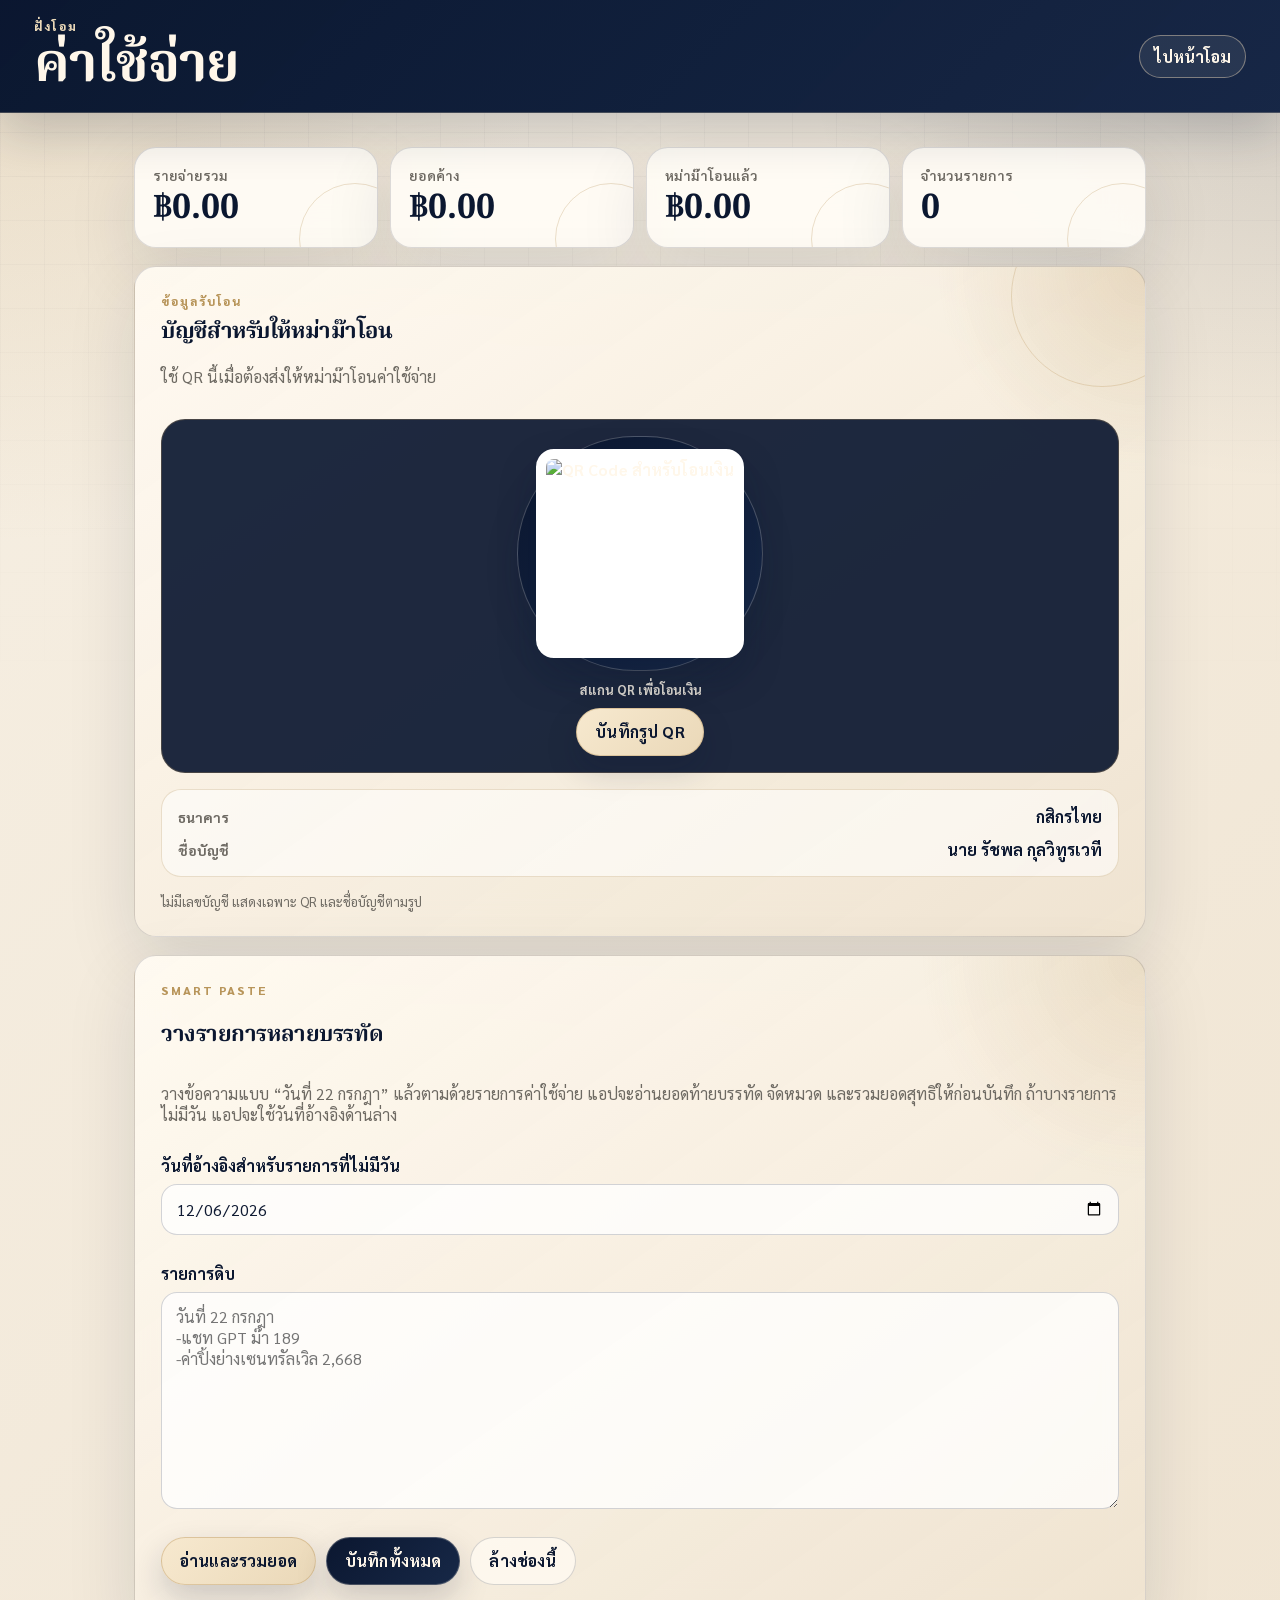
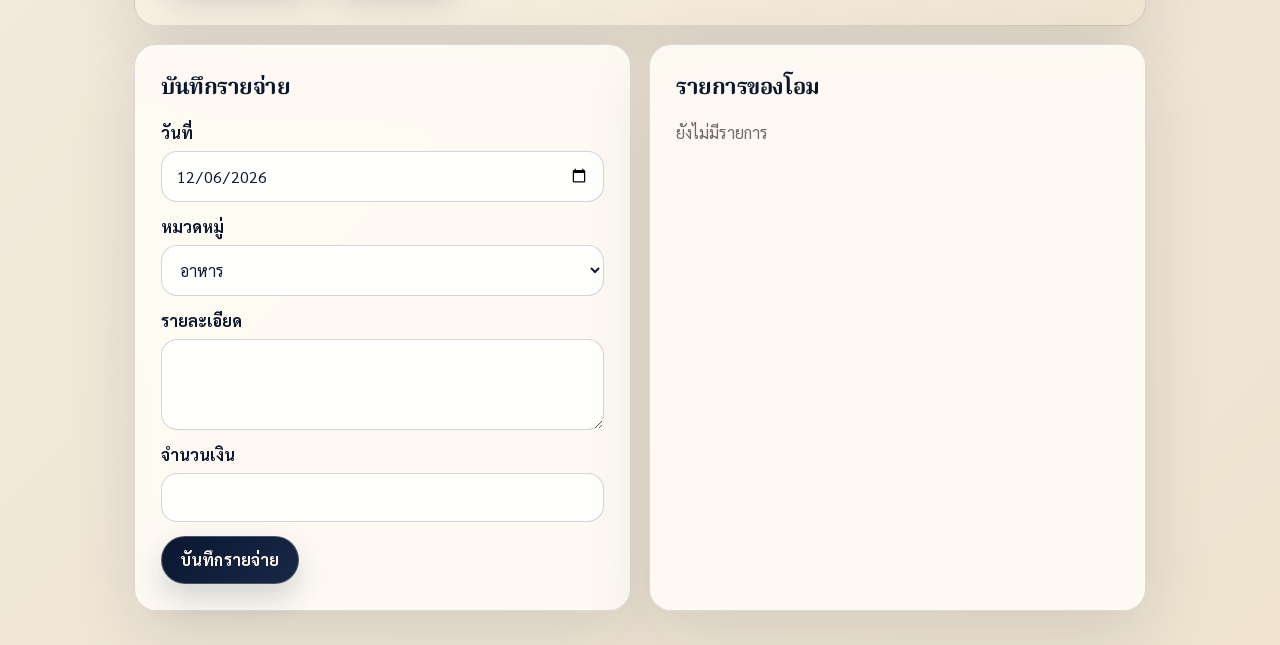
==== docs/child.html @ 6bffa75d "Enable QR preview on child page" ====
<!doctype html>
<html lang="th">
  <head>
    <meta charset="utf-8" />
    <meta name="viewport" content="width=device-width, initial-scale=1" />
    <meta name="theme-color" content="#0b1730" />
    <meta name="apple-mobile-web-app-capable" content="yes" />
    <meta name="apple-mobile-web-app-title" content="ค่าใช้จ่าย" />
    <title>ค่าใช้จ่าย: ฝั่งโอม</title>
    <link rel="apple-touch-icon" href="./assets/ohm-wallet-icon.svg?v=20260811-wallet-svg" />
    <link rel="icon" type="image/svg+xml" href="./assets/ohm-wallet-icon.svg?v=20260811-wallet-svg" />
    <link rel="manifest" href="./child-manifest.webmanifest?v=20260811-smart-paste" />
    <link rel="stylesheet" href="./styles.css?v=20260811-smart-paste" />
  </head>
  <body data-view="child">
    <header class="topbar">
      <div>
        <p class="eyebrow">ฝั่งโอม</p>
        <h1>ค่าใช้จ่าย</h1>
      </div>
      <a class="small-link" href="./mother.html">ไปหน้าโอม</a>
    </header>

    <main class="app">
      <section class="summary" aria-label="สรุปยอด">
        <article><span>รายจ่ายรวม</span><strong id="total-expense">฿0</strong></article>
        <article><span>ยอดค้าง</span><strong id="outstanding">฿0</strong></article>
        <article><span>หม่าม๊าโอนแล้ว</span><strong id="paid-total">฿0</strong></article>
        <article><span>จำนวนรายการ</span><strong id="expense-count">0</strong></article>
      </section>

      <section class="panel payment-card" aria-label="ข้อมูลรับโอน">
        <div>
          <p class="eyebrow dark">ข้อมูลรับโอน</p>
          <h2>บัญชีสำหรับให้หม่าม๊าโอน</h2>
          <p class="muted">ใช้ QR นี้เมื่อต้องส่งให้หม่าม๊าโอนค่าใช้จ่าย</p>
        </div>
        <div class="qr-transfer">
          <button class="qr-preview-button" type="button" data-qr-src="https://i.postimg.cc/QMvzFd8d/IMG-1752.jpg" data-qr-alt="QR Code สำหรับโอนเงิน">
            <img src="https://i.postimg.cc/QMvzFd8d/IMG-1752.jpg" alt="QR Code สำหรับโอนเงิน" />
          </button>
          <p>สแกน QR เพื่อโอนเงิน</p>
          <a class="button secondary" href="https://i.postimg.cc/QMvzFd8d/IMG-1752.jpg" download="ohm-transfer-qr.jpg" target="_blank" rel="noopener">บันทึกรูป QR</a>
        </div>
        <div class="bank-box">
          <div>
            <span>ธนาคาร</span>
            <strong>กสิกรไทย</strong>
          </div>
          <div>
            <span>ชื่อบัญชี</span>
            <strong>นาย รัชพล กุลวิทูรเวที</strong>
          </div>
        </div>
        <p class="muted tiny-note">ไม่มีเลขบัญชี แสดงเฉพาะ QR และชื่อบัญชีตามรูป</p>
      </section>

      <section class="panel smart-panel">
        <p class="eyebrow dark">Smart Paste</p>
        <h2>วางรายการหลายบรรทัด</h2>
        <p class="muted">
          วางข้อความแบบ “วันที่ 22 กรกฎา” แล้วตามด้วยรายการค่าใช้จ่าย แอปจะอ่านยอดท้ายบรรทัด จัดหมวด และรวมยอดสุทธิให้ก่อนบันทึก ถ้าบางรายการไม่มีวัน แอปจะใช้วันที่อ้างอิงด้านล่าง
        </p>
        <label class="field">
          <span>วันที่อ้างอิงสำหรับรายการที่ไม่มีวัน</span>
          <input id="bulk-default-date" type="date" />
        </label>
        <label class="field">
          <span>รายการดิบ</span>
          <textarea id="bulk-expense-text" rows="9" placeholder="วันที่ 22 กรกฎา&#10;-แชท GPT ม๊า 189&#10;-ค่าปิ้งย่างเซนทรัลเวิล 2,668"></textarea>
        </label>
        <div class="actions">
          <button id="analyze-bulk-button" class="secondary" type="button">อ่านและรวมยอด</button>
          <button id="save-bulk-button" type="button" disabled>บันทึกทั้งหมด</button>
          <button id="clear-bulk-button" class="light" type="button">ล้างช่องนี้</button>
        </div>
        <div id="bulk-analysis" class="bulk-analysis" aria-live="polite"></div>
      </section>

      <section class="layout">
        <form id="expense-form" class="panel">
          <h2>บันทึกรายจ่าย</h2>
          <label class="field">
            <span>วันที่</span>
            <input id="expense-date" type="date" required />
          </label>
          <label class="field">
            <span>หมวดหมู่</span>
            <select id="category" required>
              <option>อาหาร</option>
              <option>เดินทาง</option>
              <option>การเรียน</option>
              <option>ของใช้</option>
              <option>สุขภาพ</option>
              <option>อื่น ๆ</option>
            </select>
          </label>
          <label class="field">
            <span>รายละเอียด</span>
            <textarea id="description" rows="3" required></textarea>
          </label>
          <label class="field">
            <span>จำนวนเงิน</span>
            <input id="amount" type="number" min="1" step="0.01" required />
          </label>
          <button type="submit">บันทึกรายจ่าย</button>
        </form>

        <section class="panel">
          <h2>รายการของโอม</h2>
          <div id="expense-list" class="list"></div>
        </section>
      </section>
    </main>

    <iframe id="sync-frame" name="sync-frame" class="hidden" title="sync"></iframe>
    <form id="sync-form" class="hidden" method="post" target="sync-frame">
      <input id="sync-payload" name="payload" />
    </form>
    <div id="qr-modal" class="media-modal hidden" role="dialog" aria-label="ดู QR Code ขนาดใหญ่">
      <div class="media-modal-card">
        <button id="qr-modal-close" class="install-close" type="button" aria-label="ปิด">×</button>
        <img id="qr-modal-image" alt="QR Code สำหรับโอนเงิน" />
        <a id="qr-modal-download" class="button secondary" href="https://i.postimg.cc/QMvzFd8d/IMG-1752.jpg" download="ohm-transfer-qr.jpg" target="_blank" rel="noopener">บันทึกรูป QR</a>
      </div>
    </div>
    <script src="./config.js?v=20260810-sync"></script>
    <script src="./app.js?v=20260811-slip-date"></script>
  </body>
</html>
---- docs/styles.css ----
@import url("https://fonts.googleapis.com/css2?family=Noto+Serif+Thai:wght@500;600;700&family=Sarabun:wght@400;500;600;700&display=swap");

:root {
  --bg: #f6efe3;
  --bg-deep: #efe3d0;
  --panel: rgba(255, 252, 246, 0.92);
  --panel-solid: #fffaf1;
  --text: #101b33;
  --muted: #6e6a63;
  --line: rgba(16, 27, 51, 0.14);
  --navy: #0b1730;
  --navy-soft: #172847;
  --cream: #fff7ea;
  --gold: #b8955a;
  --gold-soft: #ead8b8;
  --red: #9f3e35;
  --shadow: 0 24px 70px rgba(11, 23, 48, 0.12);
  --radius: 22px;
}

* {
  box-sizing: border-box;
}

body {
  margin: 0;
  min-height: 100vh;
  color: var(--text);
  font-family: "Sarabun", system-ui, sans-serif;
  background:
    radial-gradient(circle at top left, rgba(184, 149, 90, 0.22), transparent 34rem),
    radial-gradient(circle at top right, rgba(11, 23, 48, 0.16), transparent 30rem),
    linear-gradient(135deg, var(--bg), var(--bg-deep));
}

body::before {
  position: fixed;
  inset: 0;
  z-index: -1;
  pointer-events: none;
  content: "";
  background-image:
    linear-gradient(rgba(11, 23, 48, 0.035) 1px, transparent 1px),
    linear-gradient(90deg, rgba(11, 23, 48, 0.035) 1px, transparent 1px);
  background-size: 44px 44px;
  mask-image: linear-gradient(to bottom, #000, transparent 78%);
}

a {
  color: inherit;
}

button,
input,
select,
textarea,
.button {
  font: inherit;
}

button,
.button {
  display: inline-flex;
  justify-content: center;
  align-items: center;
  min-height: 48px;
  border: 1px solid rgba(255, 247, 234, 0.24);
  border-radius: 999px;
  padding: 12px 18px;
  color: var(--cream);
  background: linear-gradient(135deg, var(--navy), var(--navy-soft));
  box-shadow: 0 14px 32px rgba(11, 23, 48, 0.18);
  font-weight: 700;
  letter-spacing: 0.01em;
  text-decoration: none;
  cursor: pointer;
  transition: transform 160ms ease, box-shadow 160ms ease, background 160ms ease;
}

button:hover,
.button:hover {
  transform: translateY(-1px);
  box-shadow: 0 18px 38px rgba(11, 23, 48, 0.22);
}

button.secondary,
.button.secondary {
  color: var(--navy);
  background: linear-gradient(135deg, #f7e9cf, var(--gold-soft));
  border-color: rgba(184, 149, 90, 0.4);
}

button.light {
  color: var(--navy);
  background: rgba(255, 250, 241, 0.78);
  border-color: rgba(11, 23, 48, 0.16);
  box-shadow: none;
}

button.danger {
  background: linear-gradient(135deg, var(--red), #7d2f29);
}

h1,
h2,
p {
  margin-top: 0;
}

h1,
h2 {
  font-family: "Noto Serif Thai", serif;
  letter-spacing: -0.02em;
}

h1 {
  margin-bottom: 0;
  color: var(--cream);
  font-size: clamp(32px, 6vw, 54px);
  line-height: 1;
}

h2 {
  margin-bottom: 16px;
  color: var(--navy);
  font-size: 22px;
}

.eyebrow {
  margin-bottom: 6px;
  color: var(--gold-soft);
  font-size: 12px;
  font-weight: 800;
  letter-spacing: 0.16em;
  text-transform: uppercase;
}

.eyebrow.dark {
  color: var(--gold);
}

.muted {
  color: var(--muted);
}

.topbar {
  position: sticky;
  top: 0;
  z-index: 2;
  display: flex;
  justify-content: space-between;
  align-items: center;
  gap: 14px;
  padding: 18px clamp(16px, 4vw, 34px);
  background:
    linear-gradient(135deg, rgba(11, 23, 48, 0.98), rgba(23, 40, 71, 0.94)),
    var(--navy);
  border-bottom: 1px solid rgba(234, 216, 184, 0.24);
  box-shadow: 0 18px 50px rgba(11, 23, 48, 0.2);
}

.small-link {
  border: 1px solid rgba(234, 216, 184, 0.45);
  border-radius: 999px;
  padding: 10px 14px;
  color: var(--cream);
  background: rgba(255, 247, 234, 0.08);
  font-weight: 700;
  text-decoration: none;
  white-space: nowrap;
}

.app {
  display: grid;
  gap: 18px;
  width: min(1080px, 100%);
  margin: 0 auto;
  padding: clamp(16px, 4vw, 34px);
}

.panel,
.summary article,
.home-panel {
  border: 1px solid var(--line);
  border-radius: var(--radius);
  background: var(--panel);
  box-shadow: var(--shadow);
  backdrop-filter: blur(18px);
}

.panel {
  padding: clamp(18px, 3vw, 26px);
}

.sync {
  background:
    linear-gradient(135deg, rgba(255, 250, 241, 0.96), rgba(239, 227, 208, 0.88)),
    var(--panel-solid);
}

.summary {
  display: grid;
  grid-template-columns: repeat(2, minmax(0, 1fr));
  gap: 12px;
}

.summary article {
  position: relative;
  overflow: hidden;
  padding: 18px;
}

.summary article::after {
  position: absolute;
  right: -34px;
  bottom: -48px;
  width: 110px;
  height: 110px;
  border: 1px solid rgba(184, 149, 90, 0.28);
  border-radius: 50%;
  content: "";
}

.summary span {
  display: block;
  color: var(--muted);
  font-size: 14px;
  font-weight: 600;
}

.summary strong {
  display: block;
  margin-top: 6px;
  color: var(--navy);
  font-family: "Noto Serif Thai", serif;
  font-size: clamp(24px, 5vw, 34px);
  line-height: 1.15;
}

.layout {
  display: grid;
  gap: 18px;
}

.smart-panel {
  display: grid;
  gap: 14px;
  background:
    radial-gradient(circle at top right, rgba(184, 149, 90, 0.2), transparent 14rem),
    linear-gradient(145deg, rgba(255, 250, 241, 0.98), rgba(239, 227, 208, 0.9));
}

.bulk-analysis {
  display: grid;
  gap: 14px;
}

.bulk-total {
  display: flex;
  justify-content: space-between;
  gap: 14px;
  align-items: center;
  border: 1px solid rgba(184, 149, 90, 0.28);
  border-radius: 20px;
  padding: 16px;
  color: var(--cream);
  background: linear-gradient(135deg, var(--navy), var(--navy-soft));
}

.bulk-total span {
  color: rgba(255, 247, 234, 0.76);
  font-weight: 700;
}

.bulk-total strong {
  font-family: "Noto Serif Thai", serif;
  font-size: clamp(24px, 5vw, 36px);
}

.summary-pills {
  display: flex;
  flex-wrap: wrap;
  gap: 8px;
}

.summary-pill {
  border: 1px solid rgba(184, 149, 90, 0.3);
  border-radius: 999px;
  padding: 8px 12px;
  color: var(--navy);
  background: rgba(234, 216, 184, 0.38);
  font-size: 13px;
  font-weight: 800;
}

.table-wrap {
  overflow-x: auto;
  border: 1px solid rgba(16, 27, 51, 0.12);
  border-radius: 18px;
  background: rgba(255, 255, 255, 0.62);
}

.bulk-table {
  width: 100%;
  border-collapse: collapse;
  min-width: 640px;
  font-size: 14px;
}

.bulk-table th,
.bulk-table td {
  border-bottom: 1px solid rgba(16, 27, 51, 0.1);
  padding: 12px;
  text-align: left;
  vertical-align: top;
}

.bulk-table th {
  color: var(--navy);
  background: rgba(234, 216, 184, 0.28);
  font-weight: 800;
}

.bulk-table tr:last-child td {
  border-bottom: 0;
}

.amount-cell {
  color: var(--navy);
  font-weight: 800;
  text-align: right;
  white-space: nowrap;
}

.payment-card {
  position: relative;
  overflow: hidden;
  display: grid;
  gap: 16px;
  background:
    radial-gradient(circle at top right, rgba(184, 149, 90, 0.24), transparent 13rem),
    linear-gradient(145deg, rgba(255, 250, 241, 0.96), rgba(239, 227, 208, 0.9));
}

.payment-card::after {
  position: absolute;
  right: -48px;
  top: -62px;
  width: 180px;
  height: 180px;
  border: 1px solid rgba(184, 149, 90, 0.28);
  border-radius: 999px;
  content: "";
}

.bank-box {
  display: grid;
  gap: 12px;
  border: 1px solid rgba(184, 149, 90, 0.28);
  border-radius: 20px;
  padding: 16px;
  background: rgba(255, 255, 255, 0.56);
}

.qr-transfer {
  display: grid;
  justify-items: center;
  gap: 10px;
  border: 1px solid rgba(184, 149, 90, 0.28);
  border-radius: 24px;
  padding: 16px;
  background: rgba(11, 23, 48, 0.92);
  color: var(--cream);
}

.qr-transfer img {
  width: min(220px, 100%);
  aspect-ratio: 1;
  border: 10px solid #fff;
  border-radius: 18px;
  background: #fff;
  object-fit: contain;
  box-shadow: 0 18px 38px rgba(11, 23, 48, 0.22);
}

.qr-transfer p {
  margin: 0;
  color: rgba(255, 247, 234, 0.78);
  font-size: 13px;
  font-weight: 700;
}

.bank-box div {
  display: flex;
  justify-content: space-between;
  gap: 14px;
  align-items: baseline;
}

.bank-box span {
  color: var(--muted);
  font-size: 14px;
  font-weight: 700;
}

.bank-box strong {
  color: var(--navy);
  text-align: right;
}

.tiny-note {
  margin-bottom: 0;
  font-size: 13px;
}

.field {
  display: grid;
  gap: 8px;
  margin-bottom: 14px;
}

.field span {
  color: var(--navy);
  font-weight: 700;
}

input,
select,
textarea {
  width: 100%;
  border: 1px solid rgba(16, 27, 51, 0.18);
  border-radius: 16px;
  padding: 13px 14px;
  color: var(--text);
  background: rgba(255, 255, 255, 0.76);
  outline: none;
  transition: border-color 160ms ease, box-shadow 160ms ease, background 160ms ease;
}

input:focus,
select:focus,
textarea:focus {
  border-color: var(--gold);
  background: #fff;
  box-shadow: 0 0 0 4px rgba(184, 149, 90, 0.16);
}

textarea {
  resize: vertical;
}

.actions,
.home-actions {
  display: flex;
  flex-wrap: wrap;
  gap: 10px;
}

.status {
  margin: 12px 0 0;
  font-weight: 600;
}

.list {
  display: grid;
  gap: 12px;
}

.item {
  padding: 16px;
  border: 1px solid rgba(16, 27, 51, 0.12);
  border-radius: 18px;
  background: rgba(255, 255, 255, 0.66);
}

.item-top {
  display: flex;
  justify-content: space-between;
  gap: 12px;
  align-items: flex-start;
}

.item strong {
  color: var(--navy);
}

.amount {
  white-space: nowrap;
  color: var(--navy);
  font-family: "Noto Serif Thai", serif;
  font-weight: 800;
}

.badge {
  display: inline-block;
  margin-top: 10px;
  padding: 6px 10px;
  border: 1px solid rgba(184, 149, 90, 0.25);
  border-radius: 999px;
  color: var(--navy);
  background: rgba(234, 216, 184, 0.34);
  font-size: 13px;
  font-weight: 700;
}

.hidden {
  display: none;
}

.home {
  min-height: 100vh;
  display: grid;
  place-items: center;
  padding: 16px;
}

.home-panel {
  width: min(480px, 100%);
  padding: 28px;
}

.home-panel h1 {
  color: var(--navy);
}

.install-guide {
  position: fixed;
  inset: 0;
  z-index: 20;
  display: grid;
  place-items: end center;
  padding: 18px;
  background: rgba(11, 23, 48, 0.42);
  backdrop-filter: blur(14px);
}

.install-card {
  position: relative;
  width: min(430px, 100%);
  border: 1px solid rgba(234, 216, 184, 0.42);
  border-radius: 28px;
  padding: 24px;
  color: var(--cream);
  background:
    radial-gradient(circle at top right, rgba(184, 149, 90, 0.3), transparent 12rem),
    linear-gradient(145deg, rgba(11, 23, 48, 0.98), rgba(23, 40, 71, 0.96));
  box-shadow: 0 30px 90px rgba(11, 23, 48, 0.34);
  animation: guide-rise 260ms ease-out;
}

.install-card h2 {
  margin-bottom: 14px;
  color: var(--cream);
  font-size: 24px;
}

.install-card .eyebrow {
  color: var(--gold-soft);
}

.install-card ol {
  display: grid;
  gap: 10px;
  margin: 0 0 18px;
  padding-left: 22px;
  color: rgba(255, 247, 234, 0.88);
  font-weight: 600;
}

.install-icon {
  display: grid;
  place-items: center;
  width: 58px;
  height: 58px;
  margin-bottom: 16px;
  border: 1px solid rgba(234, 216, 184, 0.55);
  border-radius: 18px;
  color: var(--navy);
  background: linear-gradient(135deg, var(--cream), var(--gold-soft));
  font-family: "Noto Serif Thai", serif;
  font-weight: 800;
  box-shadow: inset 0 1px 0 rgba(255, 255, 255, 0.76);
}

.share-mark {
  display: inline-flex;
  align-items: center;
  justify-content: center;
  min-width: 32px;
  min-height: 28px;
  border: 1px solid rgba(234, 216, 184, 0.42);
  border-radius: 10px;
  color: var(--gold-soft);
  font-weight: 800;
}

.install-close {
  position: absolute;
  top: 14px;
  right: 14px;
  min-height: 38px;
  width: 38px;
  padding: 0;
  color: var(--cream);
  background: rgba(255, 247, 234, 0.1);
  box-shadow: none;
}

.install-done {
  width: 100%;
  color: var(--navy);
  background: linear-gradient(135deg, var(--cream), var(--gold-soft));
}

@keyframes guide-rise {
  from {
    opacity: 0;
    transform: translateY(18px) scale(0.98);
  }

  to {
    opacity: 1;
    transform: translateY(0) scale(1);
  }
}

@media (max-width: 560px) {
  .topbar {
    align-items: flex-start;
  }

  .bank-box div {
    align-items: flex-start;
    flex-direction: column;
    gap: 2px;
  }

  .bank-box strong {
    text-align: left;
  }

  .actions button {
    flex: 1 1 100%;
  }

  .small-link {
    padding-inline: 12px;
  }
}

@media (min-width: 780px) {
  .layout {
    grid-template-columns: repeat(2, minmax(0, 1fr));
  }

  .payment-card {
    grid-column: 1 / -1;
  }

  .summary {
    grid-template-columns: repeat(4, minmax(0, 1fr));
  }
}
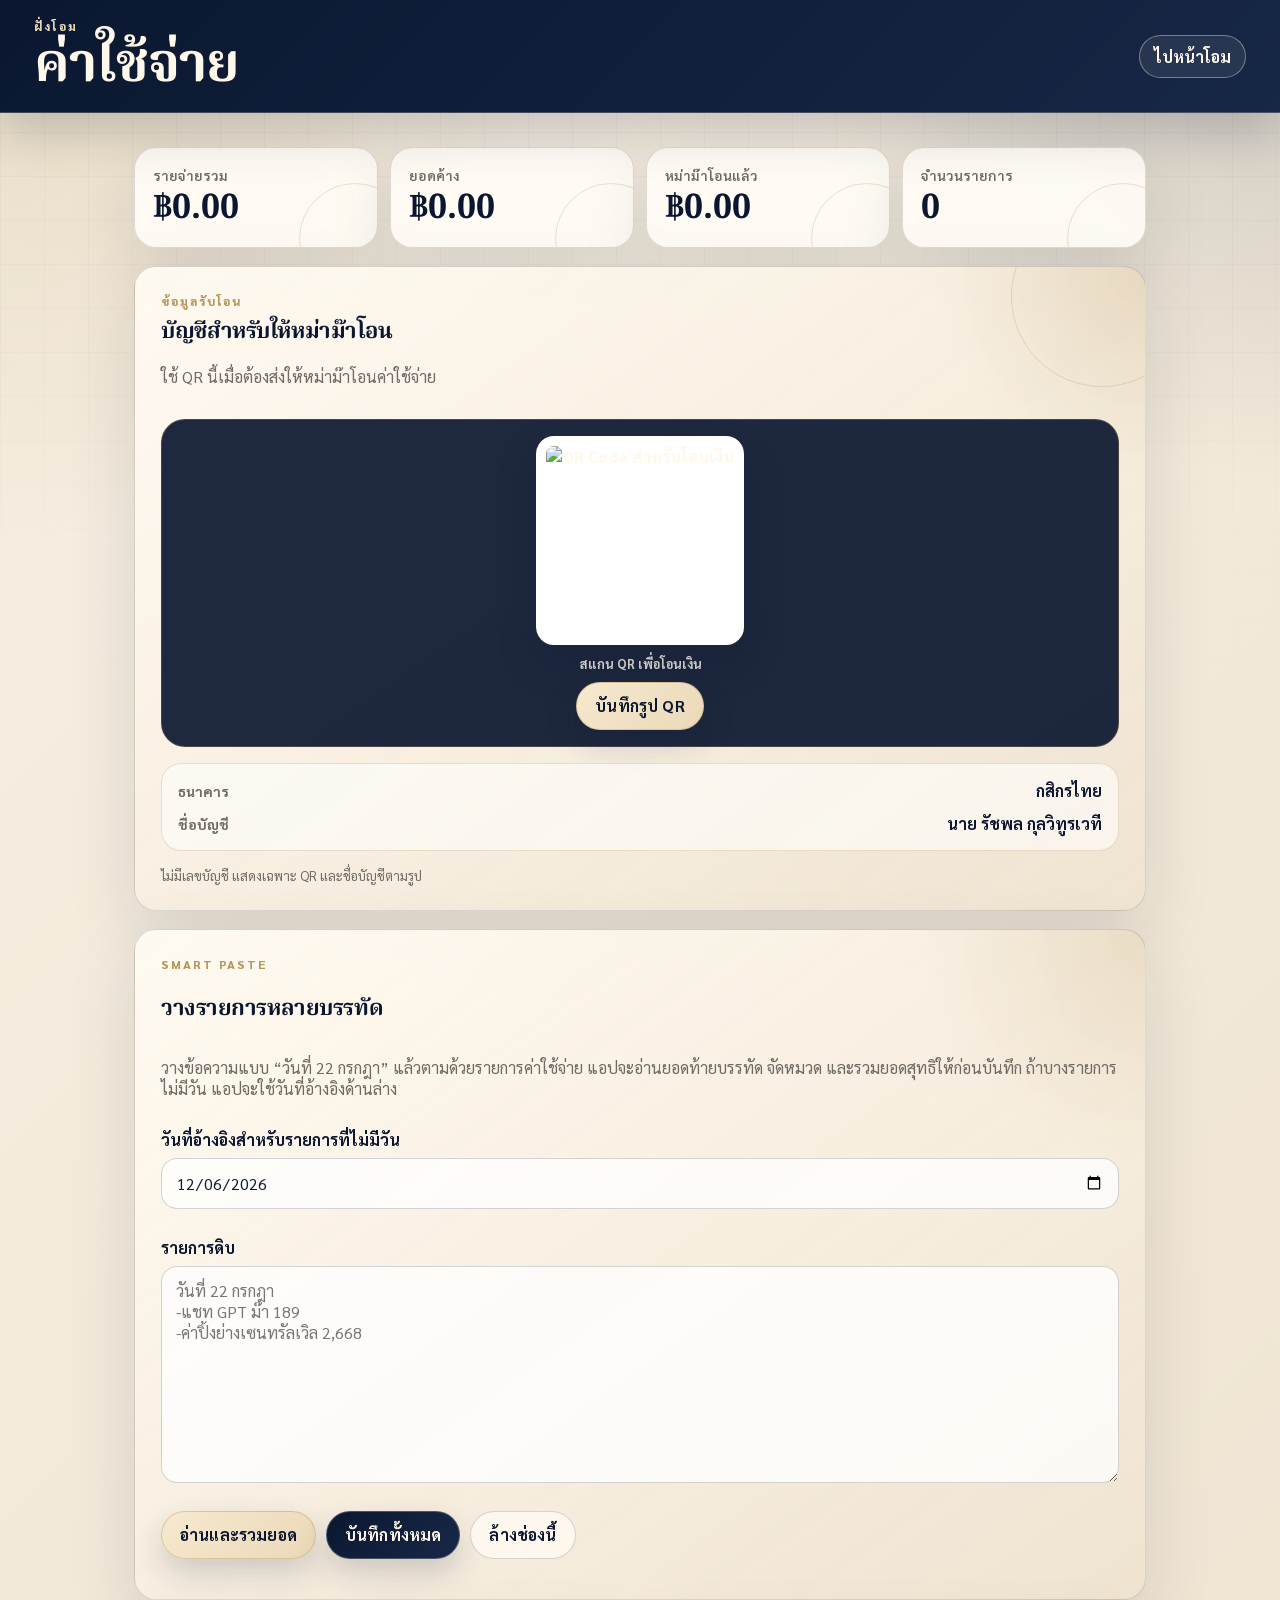
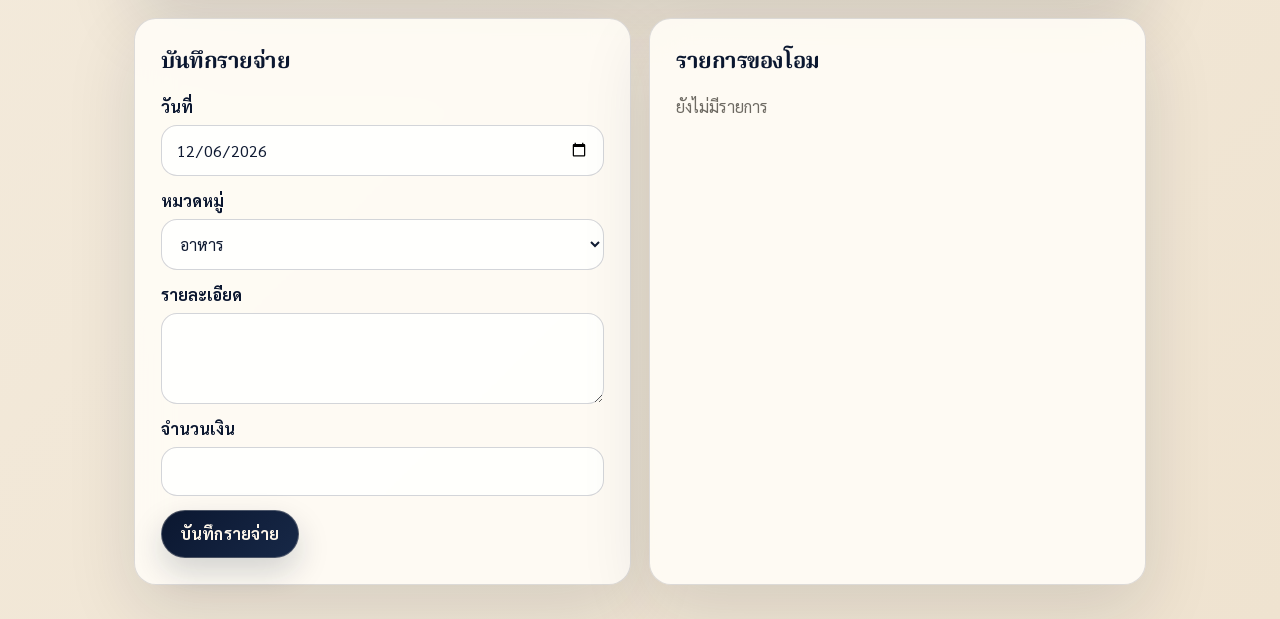
==== commit 775eb051: "Use mother auto pull app version" ====
--- a/docs/child.html
+++ b/docs/child.html
@@ -125,6 +125,6 @@
       </div>
     </div>
     <script src="./config.js?v=20260810-sync"></script>
-    <script src="./app.js?v=20260811-slip-date"></script>
+    <script src="./app.js?v=20260811-mother-autopull"></script>
   </body>
 </html>
--- a/docs/styles.css
+++ b/docs/styles.css
@@ -383,6 +383,21 @@
   box-shadow: 0 18px 38px rgba(11, 23, 48, 0.22);
 }
 
+.qr-preview-button {
+  display: grid;
+  min-height: 0;
+  padding: 0;
+  border: 0;
+  border-radius: 18px;
+  background: transparent;
+  box-shadow: none;
+}
+
+.qr-preview-button:hover {
+  transform: translateY(-2px) scale(1.01);
+  box-shadow: none;
+}
+
 .qr-transfer p {
   margin: 0;
   color: rgba(255, 247, 234, 0.78);
@@ -411,6 +426,47 @@
 .tiny-note {
   margin-bottom: 0;
   font-size: 13px;
+}
+
+.slip-preview {
+  display: grid;
+  gap: 10px;
+  margin-bottom: 14px;
+  border: 1px dashed rgba(184, 149, 90, 0.42);
+  border-radius: 18px;
+  padding: 14px;
+  background: rgba(255, 255, 255, 0.5);
+  font-weight: 700;
+}
+
+.slip-preview img {
+  width: min(260px, 100%);
+  border-radius: 14px;
+  box-shadow: 0 14px 30px rgba(11, 23, 48, 0.16);
+}
+
+.slip-check {
+  display: grid;
+  gap: 4px;
+  margin: 0 0 14px;
+  border: 1px solid rgba(16, 27, 51, 0.12);
+  border-radius: 18px;
+  padding: 14px;
+  background: rgba(255, 255, 255, 0.58);
+}
+
+.slip-check strong {
+  color: var(--navy);
+}
+
+.slip-check.ok {
+  border-color: rgba(82, 132, 90, 0.34);
+  background: rgba(228, 241, 223, 0.78);
+}
+
+.slip-check.warning {
+  border-color: rgba(159, 62, 53, 0.34);
+  background: rgba(252, 226, 220, 0.78);
 }
 
 .field {
@@ -501,6 +557,62 @@
   background: rgba(234, 216, 184, 0.34);
   font-size: 13px;
   font-weight: 700;
+}
+
+.slip-thumb {
+  display: block;
+  min-height: 0;
+  width: fit-content;
+  margin-top: 12px;
+  padding: 0;
+  border: 0;
+  border-radius: 14px;
+  background: transparent;
+  box-shadow: none;
+}
+
+.slip-thumb img {
+  width: 96px;
+  height: 124px;
+  border-radius: 14px;
+  object-fit: cover;
+  box-shadow: 0 10px 24px rgba(11, 23, 48, 0.16);
+}
+
+.media-modal {
+  position: fixed;
+  inset: 0;
+  z-index: 30;
+  display: grid;
+  place-items: center;
+  padding: 18px;
+  background: rgba(11, 23, 48, 0.74);
+  backdrop-filter: blur(14px);
+}
+
+.media-modal.hidden {
+  display: none;
+}
+
+.media-modal-card {
+  position: relative;
+  display: grid;
+  gap: 14px;
+  width: min(520px, 100%);
+  max-height: calc(100vh - 36px);
+  border: 1px solid rgba(234, 216, 184, 0.36);
+  border-radius: 28px;
+  padding: 18px;
+  background: linear-gradient(145deg, rgba(255, 250, 241, 0.98), rgba(239, 227, 208, 0.94));
+  box-shadow: 0 30px 90px rgba(11, 23, 48, 0.34);
+}
+
+.media-modal-card img {
+  width: 100%;
+  max-height: calc(100vh - 150px);
+  border-radius: 20px;
+  object-fit: contain;
+  background: #fff;
 }
 
 .hidden {
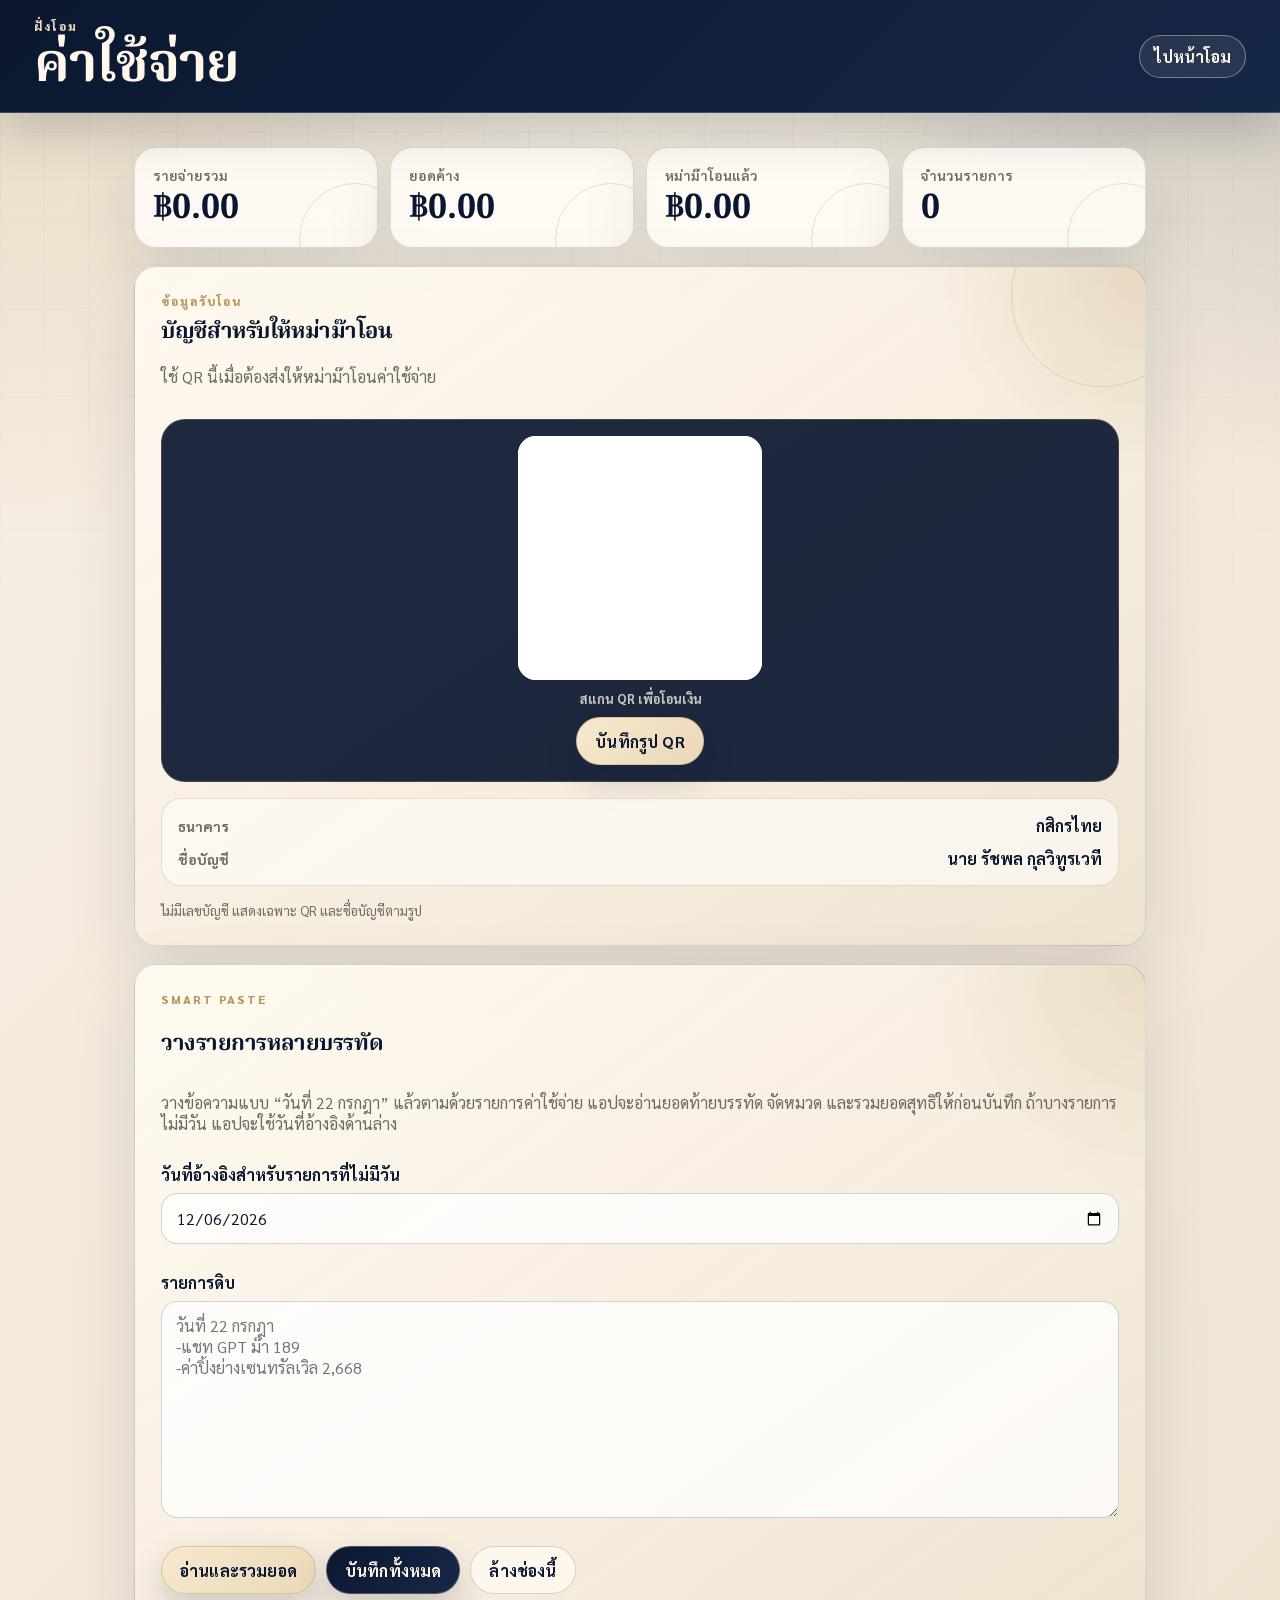
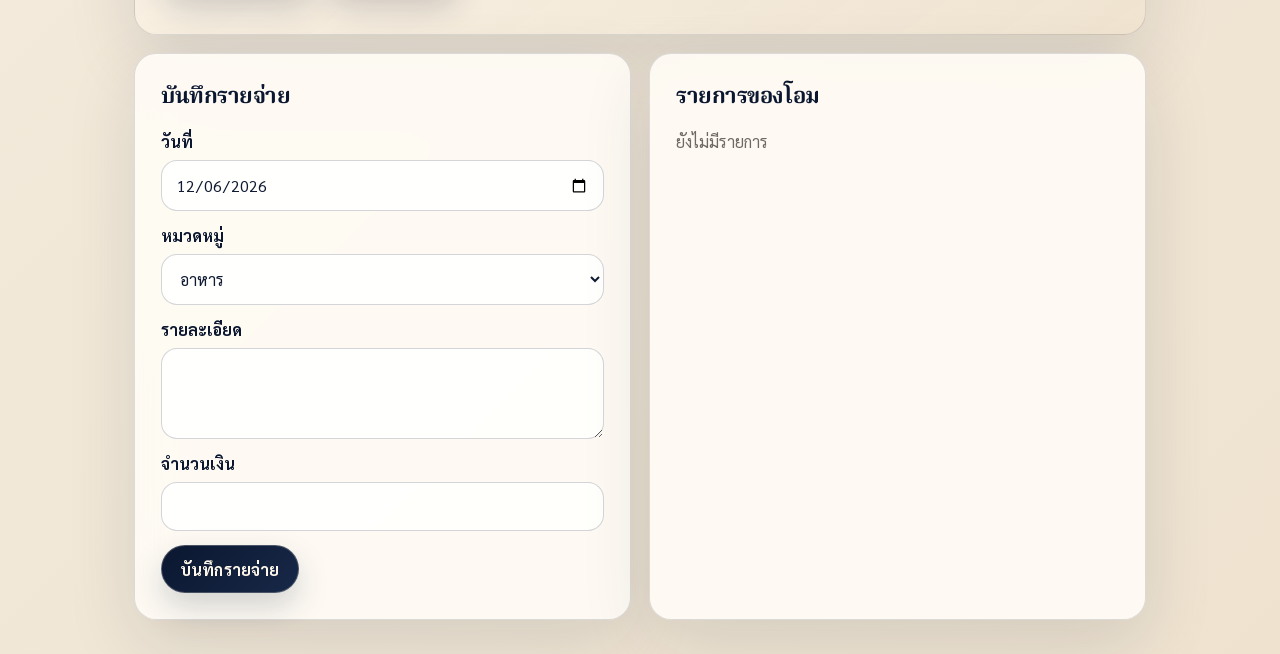
==== commit 52fcaeeb: "Refresh app when returning from home screen" ====
--- a/docs/child.html
+++ b/docs/child.html
@@ -10,7 +10,7 @@
     <link rel="apple-touch-icon" href="./assets/ohm-wallet-icon.svg?v=20260811-wallet-svg" />
     <link rel="icon" type="image/svg+xml" href="./assets/ohm-wallet-icon.svg?v=20260811-wallet-svg" />
     <link rel="manifest" href="./child-manifest.webmanifest?v=20260811-smart-paste" />
-    <link rel="stylesheet" href="./styles.css?v=20260811-smart-paste" />
+    <link rel="stylesheet" href="./styles.css?v=20260812-auto-refresh" />
   </head>
   <body data-view="child">
     <header class="topbar">
@@ -125,6 +125,6 @@
       </div>
     </div>
     <script src="./config.js?v=20260810-sync"></script>
-    <script src="./app.js?v=20260811-mother-autopull"></script>
+    <script src="./app.js?v=20260812-auto-refresh"></script>
   </body>
 </html>
--- a/docs/styles.css
+++ b/docs/styles.css
@@ -366,6 +366,7 @@
   display: grid;
   justify-items: center;
   gap: 10px;
+  text-align: center;
   border: 1px solid rgba(184, 149, 90, 0.28);
   border-radius: 24px;
   padding: 16px;
@@ -385,11 +386,25 @@
 
 .qr-preview-button {
   display: grid;
+  place-items: center;
   min-height: 0;
+  width: min(244px, 100%);
+  aspect-ratio: 1;
   padding: 0;
   border: 0;
   border-radius: 18px;
-  background: transparent;
+  overflow: hidden;
+  background: #fff;
+  box-shadow: none;
+}
+
+.qr-preview-button img {
+  width: 122%;
+  height: 122%;
+  border: 0;
+  border-radius: 0;
+  object-fit: cover;
+  object-position: center;
   box-shadow: none;
 }
 
@@ -613,6 +628,23 @@
   border-radius: 20px;
   object-fit: contain;
   background: #fff;
+}
+
+.media-modal-card.qr-only {
+  justify-items: center;
+  width: min(460px, 100%);
+}
+
+.media-modal-card.qr-only img {
+  width: min(82vw, 390px);
+  height: min(82vw, 390px);
+  max-height: min(82vw, 390px);
+  padding: 0;
+  border: 14px solid #fff;
+  border-radius: 24px;
+  object-fit: cover;
+  object-position: center;
+  box-shadow: 0 24px 58px rgba(11, 23, 48, 0.24);
 }
 
 .hidden {
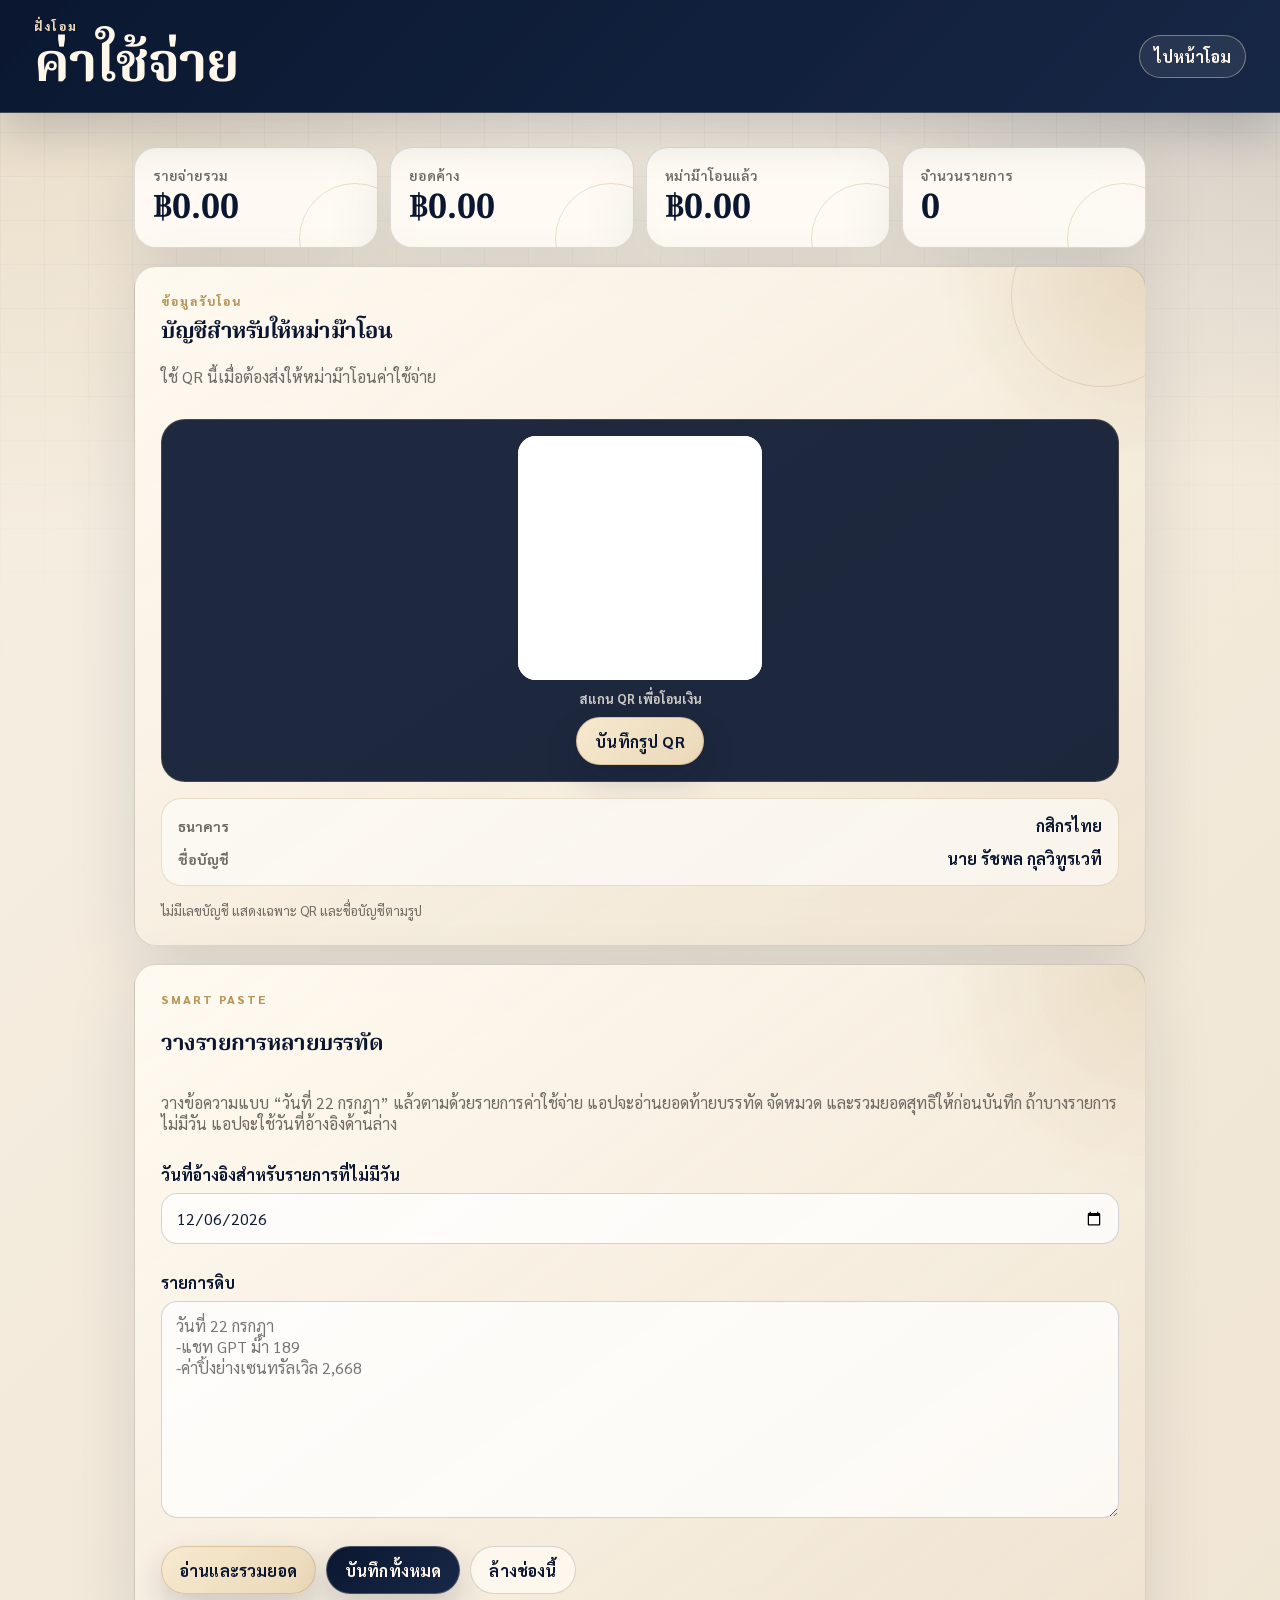
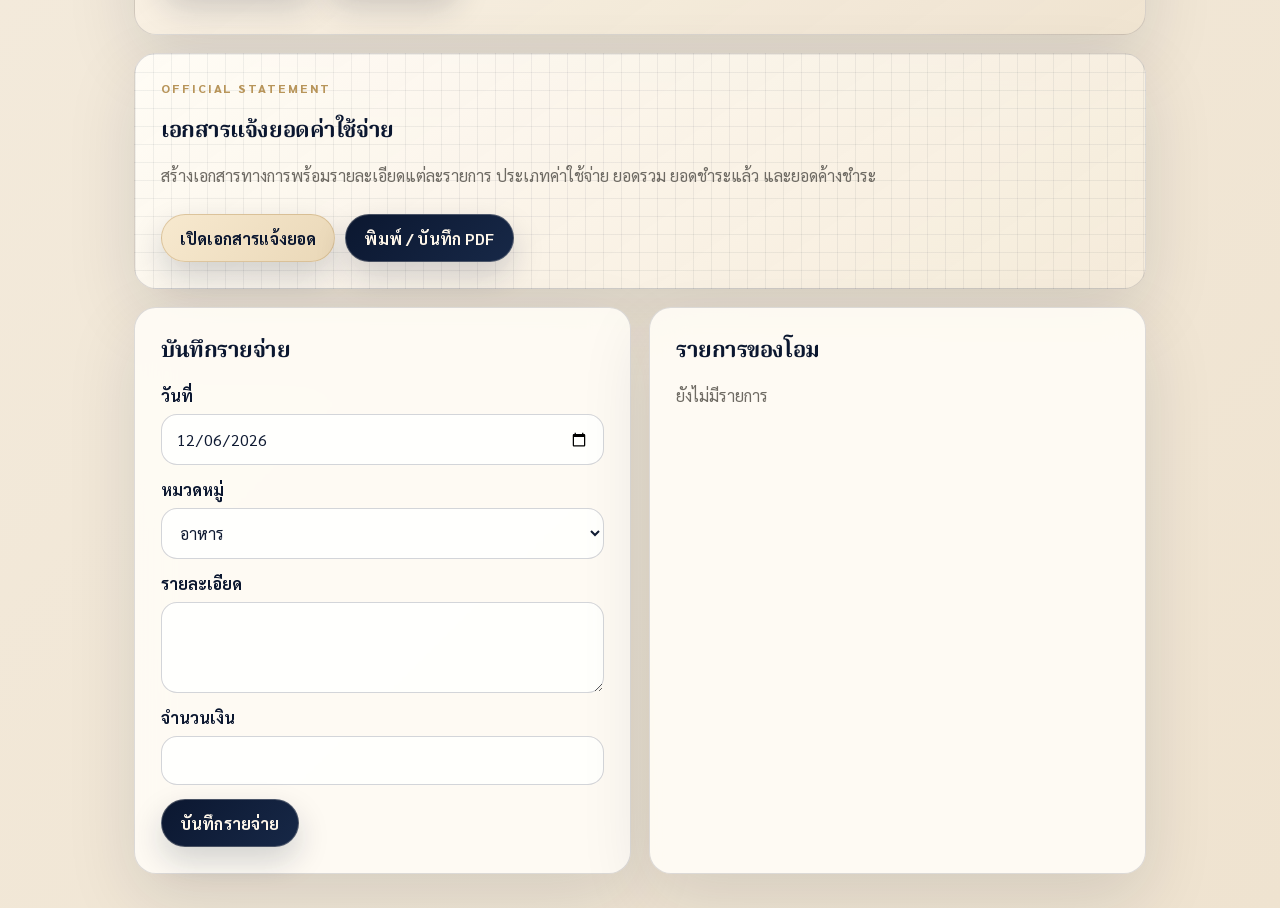
==== commit 421d9173: "Add official expense statement section" ====
--- a/docs/child.html
+++ b/docs/child.html
@@ -10,7 +10,22 @@
     <link rel="apple-touch-icon" href="./assets/ohm-wallet-icon.svg?v=20260811-wallet-svg" />
     <link rel="icon" type="image/svg+xml" href="./assets/ohm-wallet-icon.svg?v=20260811-wallet-svg" />
     <link rel="manifest" href="./child-manifest.webmanifest?v=20260811-smart-paste" />
-    <link rel="stylesheet" href="./styles.css?v=20260812-auto-refresh" />
+    <link rel="stylesheet" href="./styles.css?v=20260812-official-statement" />
+    <style>
+      .official-panel {
+        display: grid;
+        gap: 12px;
+        background:
+          linear-gradient(90deg, rgba(11, 23, 48, 0.06) 1px, transparent 1px),
+          linear-gradient(rgba(11, 23, 48, 0.06) 1px, transparent 1px),
+          linear-gradient(145deg, rgba(255, 252, 246, 0.98), rgba(245, 235, 218, 0.92));
+        background-size: 18px 18px, 18px 18px, auto;
+      }
+
+      .official-panel h2 {
+        margin-bottom: 4px;
+      }
+    </style>
   </head>
   <body data-view="child">
     <header class="topbar">
@@ -77,6 +92,16 @@
         <div id="bulk-analysis" class="bulk-analysis" aria-live="polite"></div>
       </section>
 
+      <section class="panel official-panel">
+        <p class="eyebrow dark">Official Statement</p>
+        <h2>เอกสารแจ้งยอดค่าใช้จ่าย</h2>
+        <p class="muted">สร้างเอกสารทางการพร้อมรายละเอียดแต่ละรายการ ประเภทค่าใช้จ่าย ยอดรวม ยอดชำระแล้ว และยอดค้างชำระ</p>
+        <div class="actions">
+          <button id="official-preview-button" class="secondary" type="button">เปิดเอกสารแจ้งยอด</button>
+          <button id="official-print-button" type="button">พิมพ์ / บันทึก PDF</button>
+        </div>
+      </section>
+
       <section class="layout">
         <form id="expense-form" class="panel">
           <h2>บันทึกรายจ่าย</h2>
@@ -126,5 +151,6 @@
     </div>
     <script src="./config.js?v=20260810-sync"></script>
     <script src="./app.js?v=20260812-auto-refresh"></script>
+    <script src="./official.js?v=20260812-official-statement"></script>
   </body>
 </html>
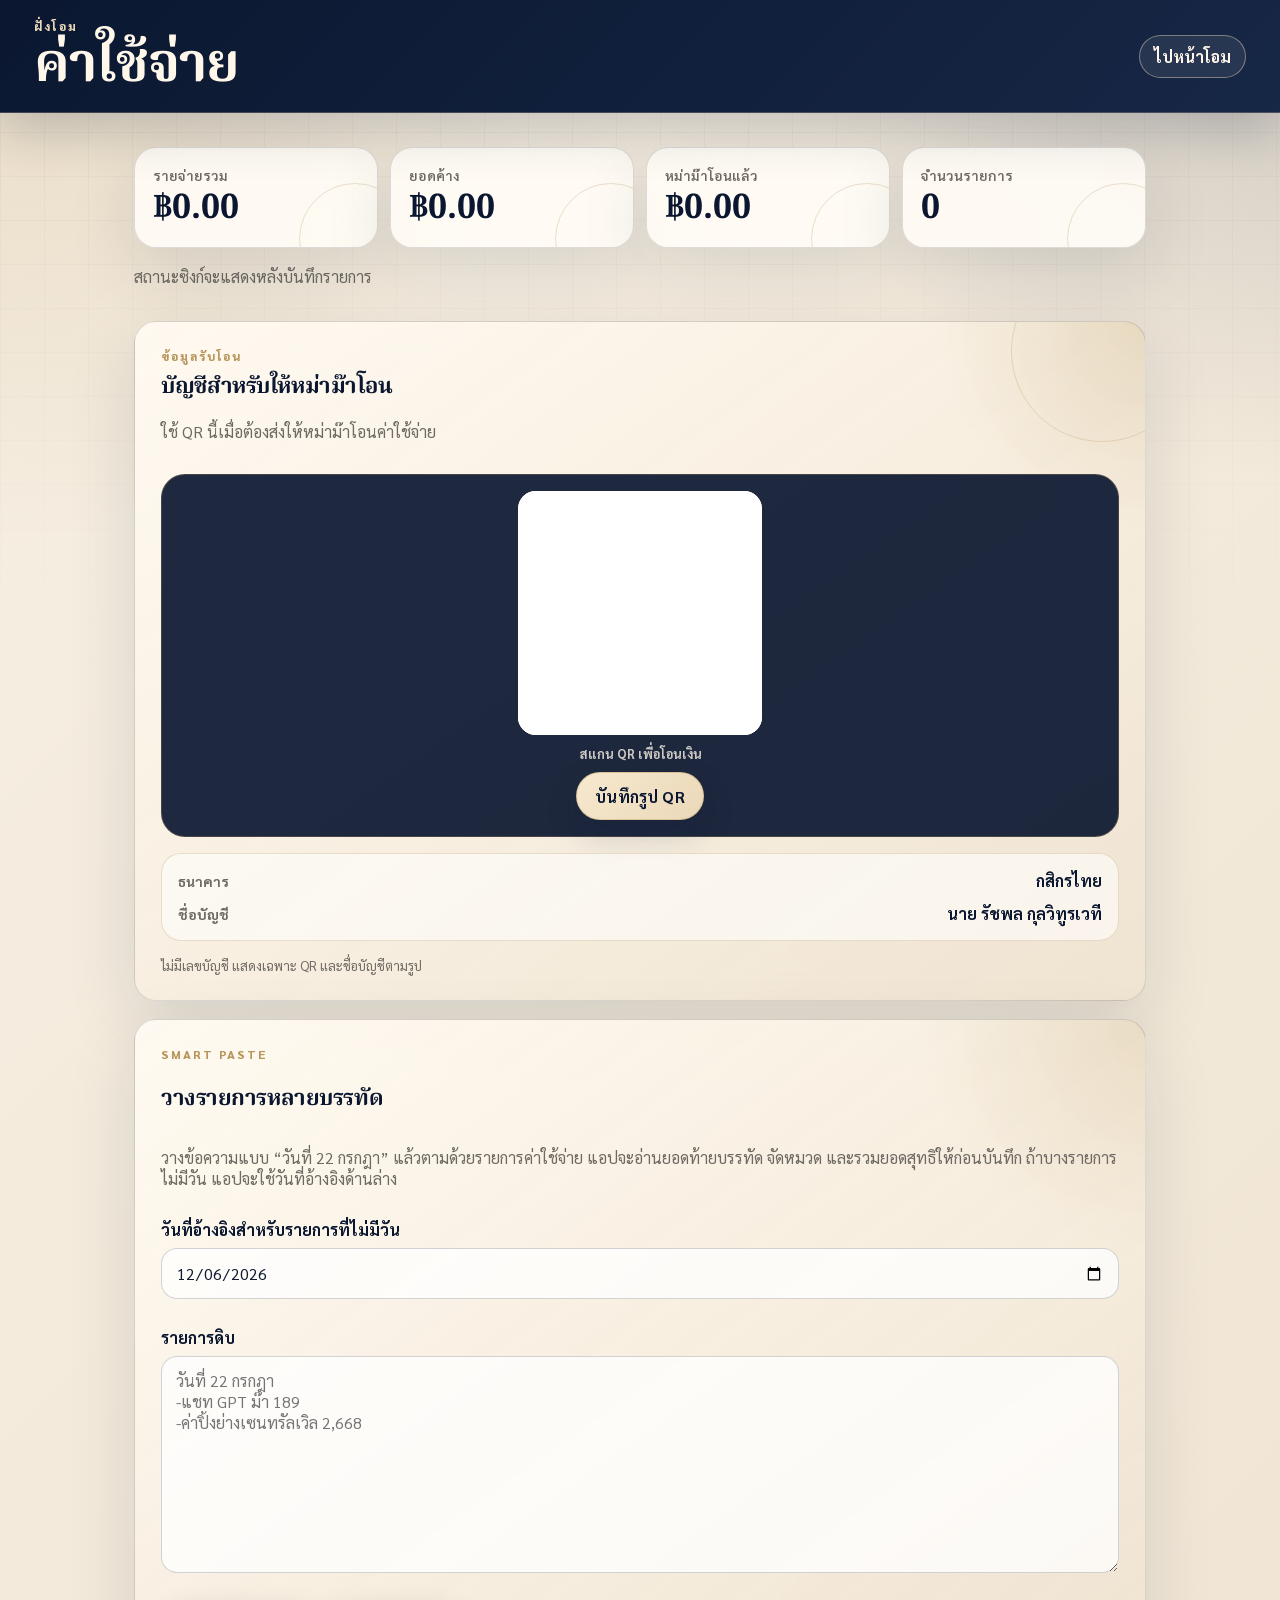
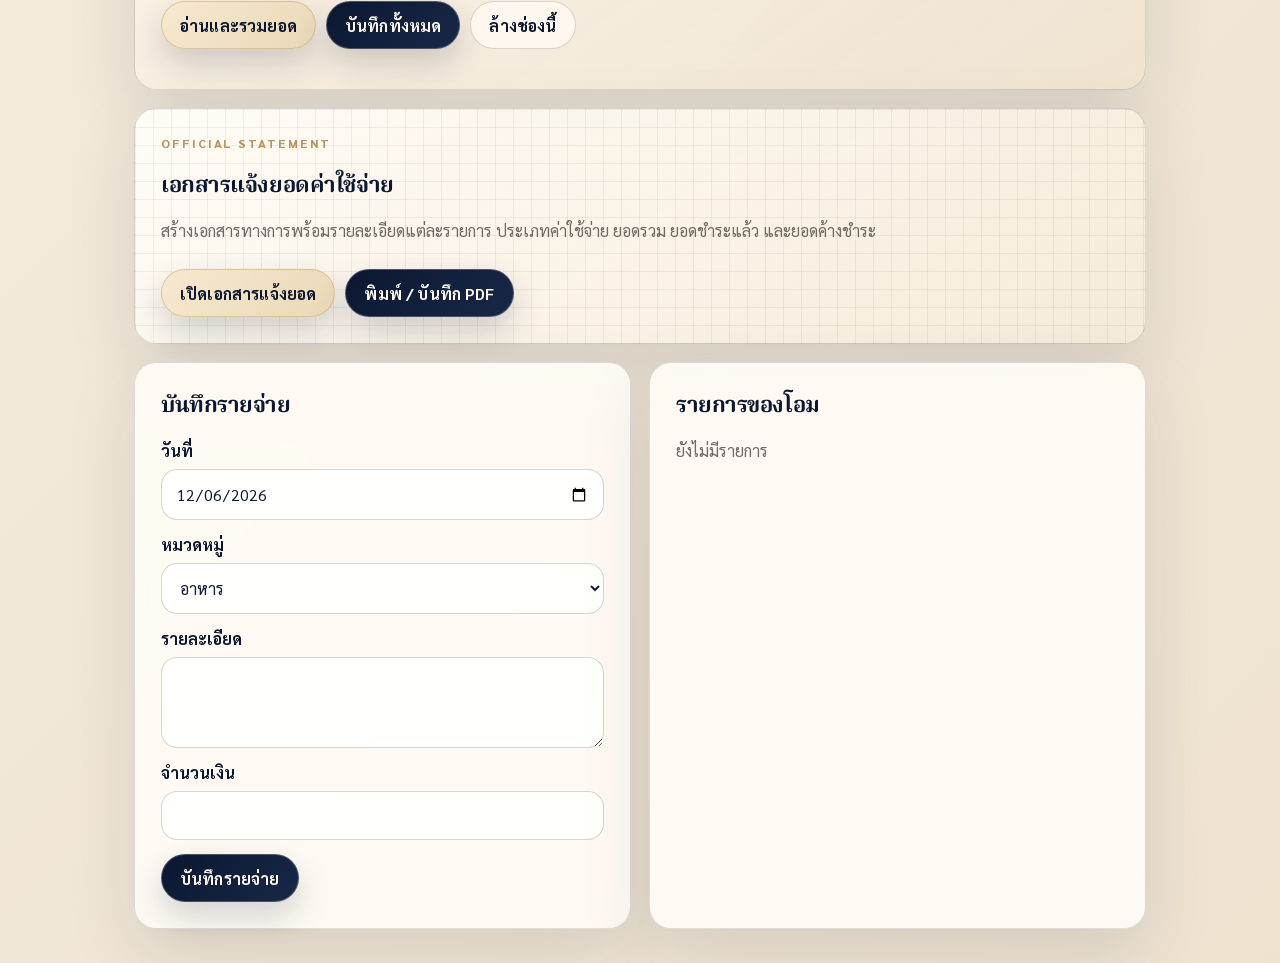
==== commit 99cf6b6d: "Show child sheet sync status" ====
--- a/docs/child.html
+++ b/docs/child.html
@@ -10,7 +10,7 @@
     <link rel="apple-touch-icon" href="./assets/ohm-wallet-icon.svg?v=20260811-wallet-svg" />
     <link rel="icon" type="image/svg+xml" href="./assets/ohm-wallet-icon.svg?v=20260811-wallet-svg" />
     <link rel="manifest" href="./child-manifest.webmanifest?v=20260811-smart-paste" />
-    <link rel="stylesheet" href="./styles.css?v=20260812-official-statement" />
+    <link rel="stylesheet" href="./styles.css?v=20260819-live-sync" />
     <style>
       .official-panel {
         display: grid;
@@ -43,6 +43,8 @@
         <article><span>หม่าม๊าโอนแล้ว</span><strong id="paid-total">฿0</strong></article>
         <article><span>จำนวนรายการ</span><strong id="expense-count">0</strong></article>
       </section>
+
+      <p id="mother-sync-status" class="sync-note muted">สถานะซิงก์จะแสดงหลังบันทึกรายการ</p>
 
       <section class="panel payment-card" aria-label="ข้อมูลรับโอน">
         <div>
@@ -151,6 +153,7 @@
     </div>
     <script src="./config.js?v=20260810-sync"></script>
     <script src="./app.js?v=20260812-auto-refresh"></script>
+    <script src="./live-sync.js?v=20260819-live-sync"></script>
     <script src="./official.js?v=20260812-official-statement"></script>
   </body>
 </html>
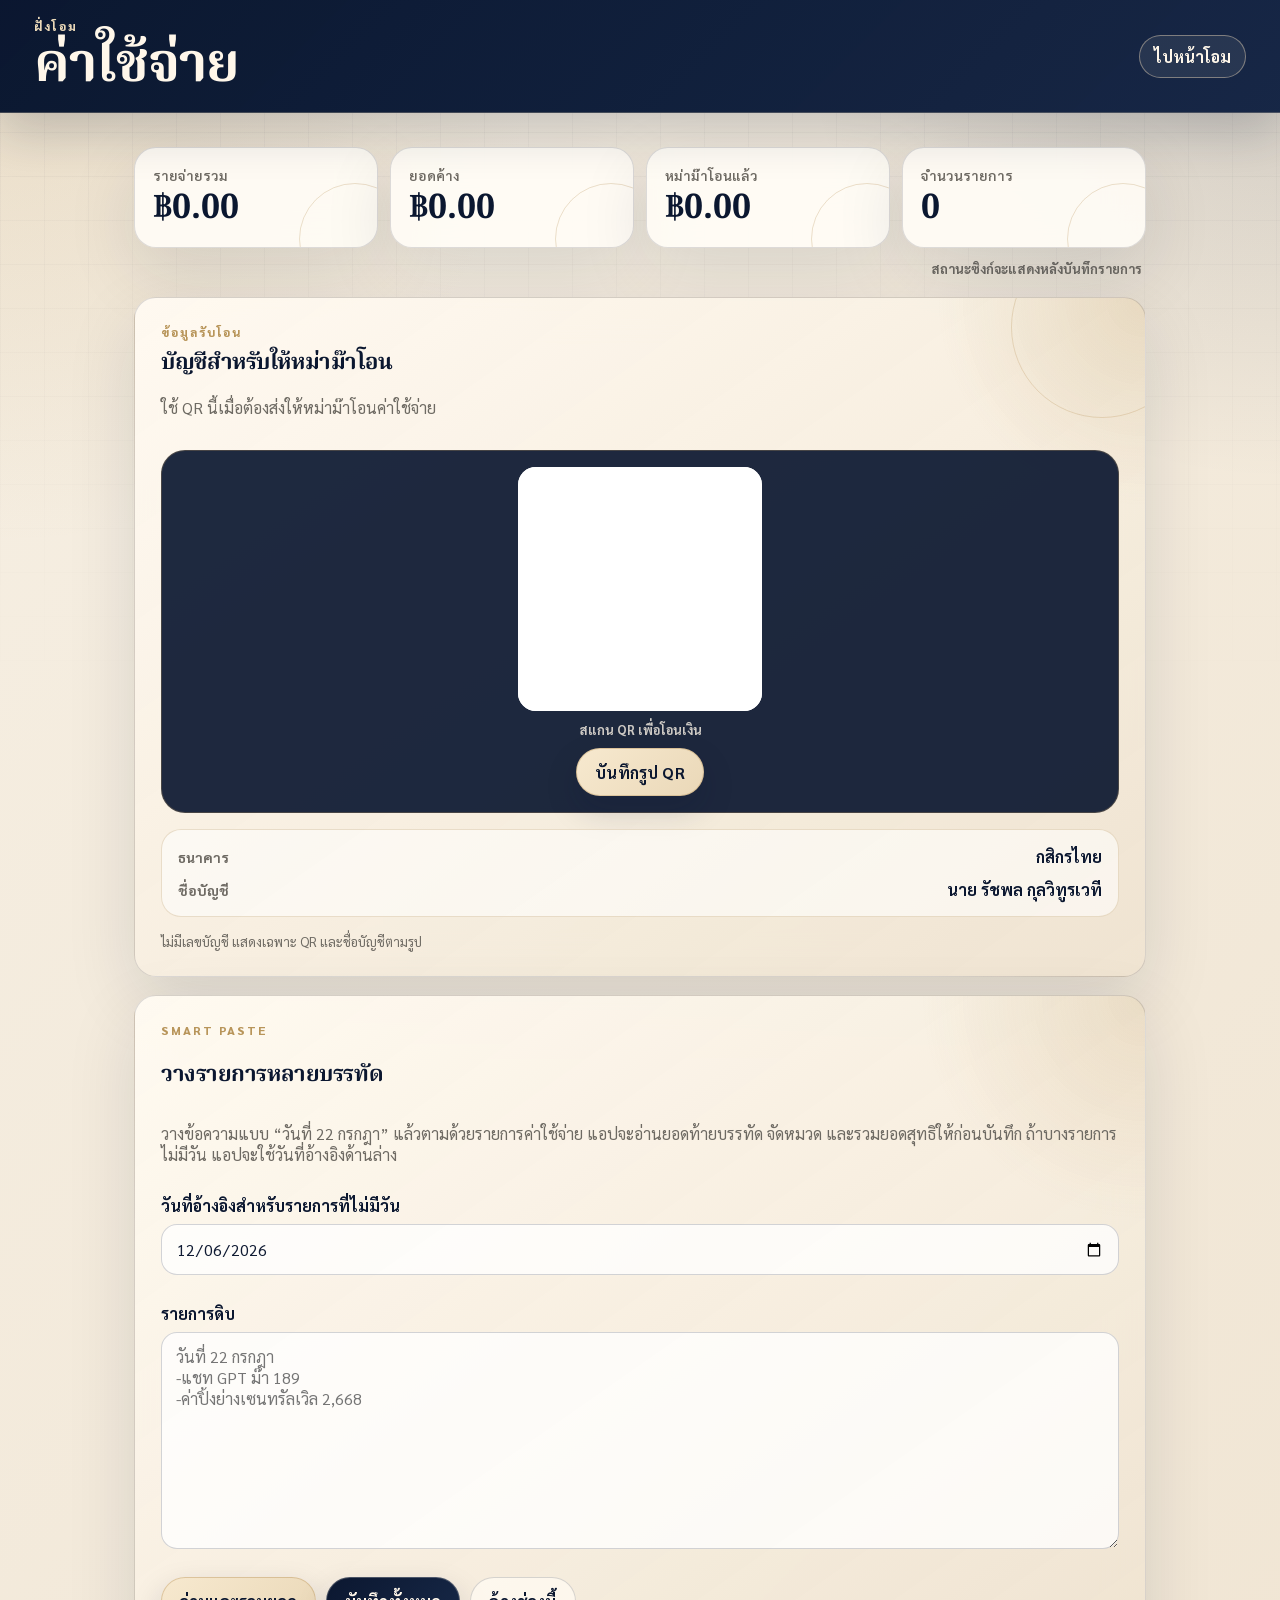
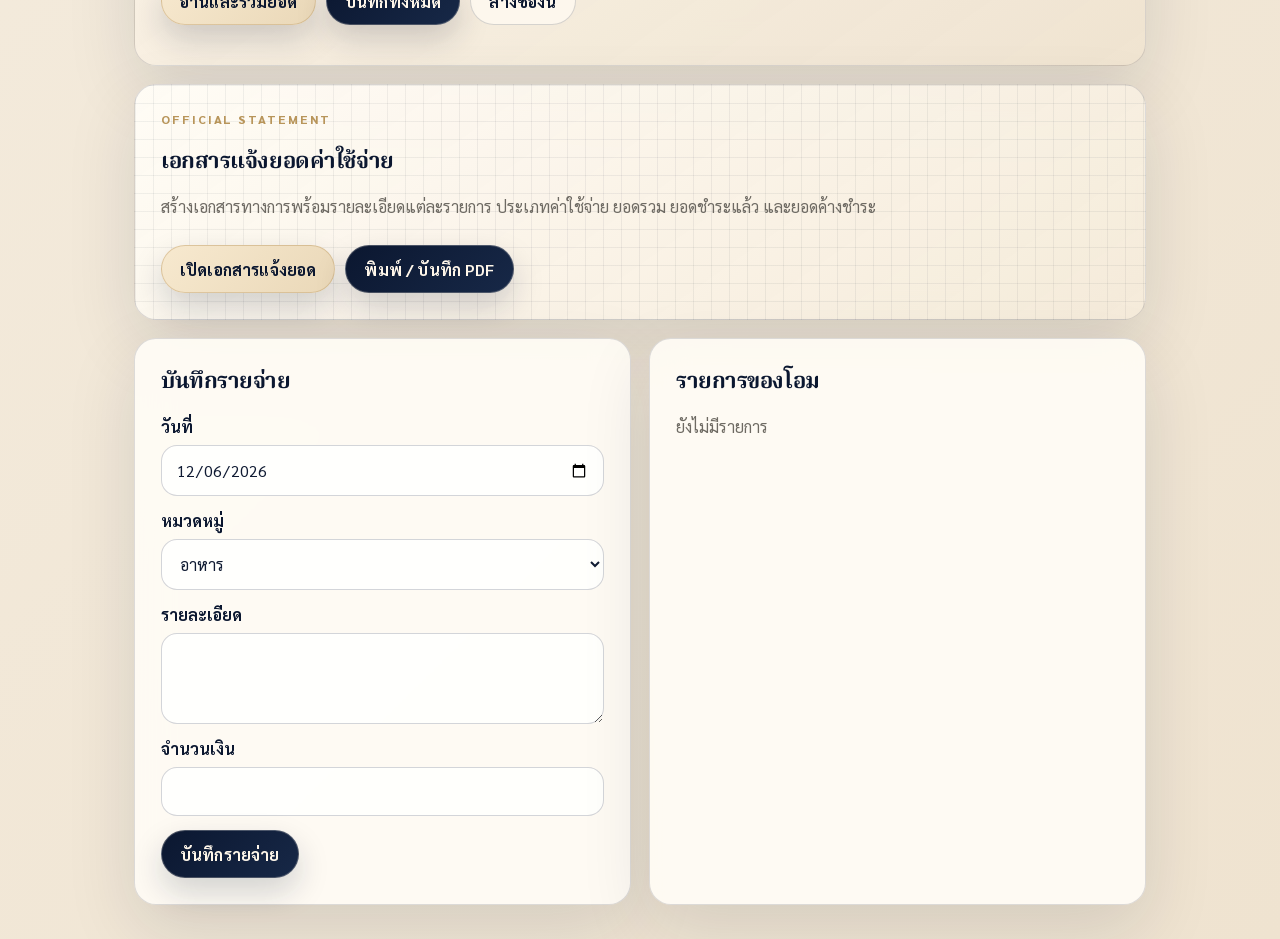
==== commit 3f269fb4: "Load reconciliation helper on child app" ====
--- a/docs/child.html
+++ b/docs/child.html
@@ -153,6 +153,7 @@
     </div>
     <script src="./config.js?v=20260810-sync"></script>
     <script src="./app.js?v=20260812-auto-refresh"></script>
+    <script src="./reconcile.js?v=20260819-balance-sync"></script>
     <script src="./live-sync.js?v=20260819-live-sync"></script>
     <script src="./official.js?v=20260812-official-statement"></script>
   </body>
--- a/docs/styles.css
+++ b/docs/styles.css
@@ -198,6 +198,24 @@
     var(--panel-solid);
 }
 
+.sync-lite {
+  display: flex;
+  justify-content: space-between;
+  align-items: center;
+  gap: 14px;
+  background:
+    radial-gradient(circle at top right, rgba(184, 149, 90, 0.18), transparent 12rem),
+    linear-gradient(145deg, rgba(255, 250, 241, 0.98), rgba(239, 227, 208, 0.9));
+}
+
+.sync-lite h2 {
+  margin-bottom: 4px;
+}
+
+.sync-lite p:last-child {
+  margin-bottom: 0;
+}
+
 .summary {
   display: grid;
   grid-template-columns: repeat(2, minmax(0, 1fr));
@@ -248,6 +266,20 @@
   background:
     radial-gradient(circle at top right, rgba(184, 149, 90, 0.2), transparent 14rem),
     linear-gradient(145deg, rgba(255, 250, 241, 0.98), rgba(239, 227, 208, 0.9));
+}
+
+.official-panel {
+  display: grid;
+  gap: 12px;
+  background:
+    linear-gradient(90deg, rgba(11, 23, 48, 0.06) 1px, transparent 1px),
+    linear-gradient(rgba(11, 23, 48, 0.06) 1px, transparent 1px),
+    linear-gradient(145deg, rgba(255, 252, 246, 0.98), rgba(245, 235, 218, 0.92));
+  background-size: 18px 18px, 18px 18px, auto;
+}
+
+.official-panel h2 {
+  margin-bottom: 4px;
 }
 
 .bulk-analysis {
@@ -530,6 +562,13 @@
 .status {
   margin: 12px 0 0;
   font-weight: 600;
+}
+
+.sync-note {
+  margin: -6px 4px 2px;
+  font-size: 13px;
+  font-weight: 700;
+  text-align: right;
 }
 
 .list {
@@ -787,6 +826,11 @@
     flex: 1 1 100%;
   }
 
+  .sync-lite {
+    align-items: stretch;
+    flex-direction: column;
+  }
+
   .small-link {
     padding-inline: 12px;
   }
